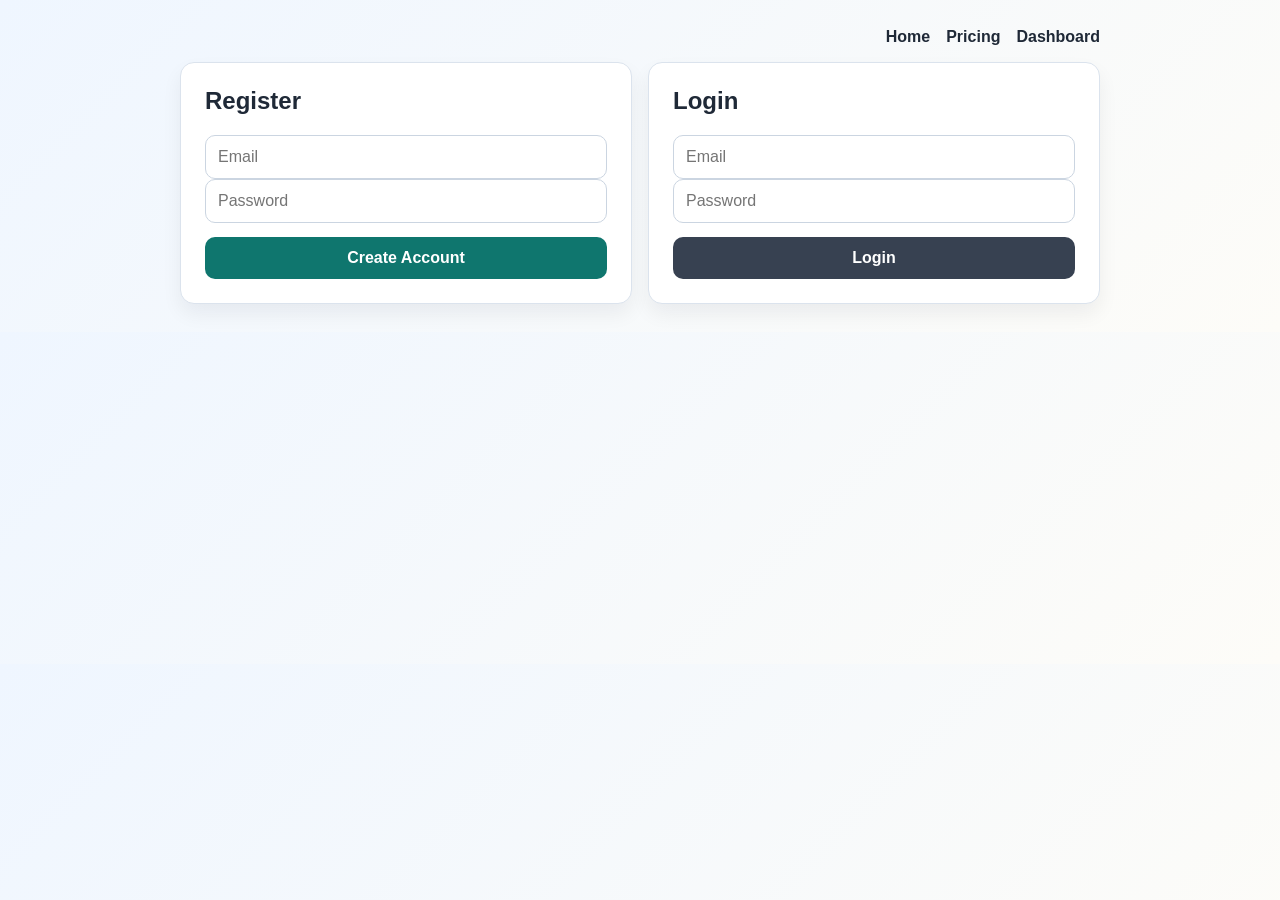
==== frontend/auth.html @ 5d313d28 "Add files via upload" ====
<!DOCTYPE html>
<html lang="en">
<head>
    <meta charset="UTF-8">
    <meta name="viewport" content="width=device-width, initial-scale=1.0">
    <title>Login / Register</title>
    <link rel="stylesheet" href="./style.css">
</head>
<body>
<div class="container">
    <div class="nav">
        <a href="./index.html">Home</a>
        <a href="./pricing.html">Pricing</a>
        <a href="./dashboard.html">Dashboard</a>
    </div>
    <div class="grid">
        <div class="card">
            <h2>Register</h2>
            <input id="regEmail" type="email" placeholder="Email">
            <input id="regPassword" type="password" placeholder="Password">
            <button id="registerBtn">Create Account</button>
        </div>
        <div class="card">
            <h2>Login</h2>
            <input id="loginEmail" type="email" placeholder="Email">
            <input id="loginPassword" type="password" placeholder="Password">
            <button class="secondary" id="loginBtn">Login</button>
        </div>
    </div>
    <p id="authMessage"></p>
</div>
<script src="./js/auth.js"></script>
</body>
</html>
---- frontend/style.css ----
:root {
    --bg: #f4f7fb;
    --card: #ffffff;
    --text: #1f2937;
    --muted: #6b7280;
    --primary: #0f766e;
    --accent: #f59e0b;
    --danger: #b91c1c;
    --border: #dbe3ed;
}

* {
    box-sizing: border-box;
}

body {
    margin: 0;
    font-family: "Segoe UI", Tahoma, sans-serif;
    color: var(--text);
    background: linear-gradient(135deg, #eff6ff, #fdfcf8);
}

.container {
    width: min(920px, 92%);
    margin: 28px auto;
}

.nav {
    display: flex;
    gap: 16px;
    justify-content: flex-end;
    margin-bottom: 16px;
}

.nav a {
    color: var(--text);
    text-decoration: none;
    font-weight: 600;
}

.card {
    background: var(--card);
    border: 1px solid var(--border);
    border-radius: 14px;
    padding: 24px;
    box-shadow: 0 10px 20px rgba(17, 24, 39, 0.06);
}

h1, h2, h3 {
    margin-top: 0;
}

label {
    display: block;
    font-weight: 600;
    margin: 10px 0 8px;
}

input, textarea, button {
    width: 100%;
    border-radius: 10px;
    border: 1px solid #cbd5e1;
    font: inherit;
}

input, textarea {
    padding: 12px;
}

textarea {
    min-height: 180px;
    resize: vertical;
}

button {
    background: var(--primary);
    color: #fff;
    border: none;
    padding: 12px 16px;
    font-weight: 700;
    cursor: pointer;
    margin-top: 14px;
}

button.secondary {
    background: #374151;
}

.grid {
    display: grid;
    grid-template-columns: repeat(auto-fit, minmax(260px, 1fr));
    gap: 16px;
}

.pill {
    display: inline-block;
    padding: 6px 10px;
    border-radius: 999px;
    margin: 4px 5px 4px 0;
    font-size: 13px;
    font-weight: 600;
}

.matched { background: #dcfce7; color: #166534; }
.missing { background: #fee2e2; color: #7f1d1d; }

.muted { color: var(--muted); }
.error { color: var(--danger); font-weight: 600; }
.success { color: #166534; font-weight: 600; }

.score {
    font-size: 44px;
    font-weight: 800;
    color: var(--primary);
}
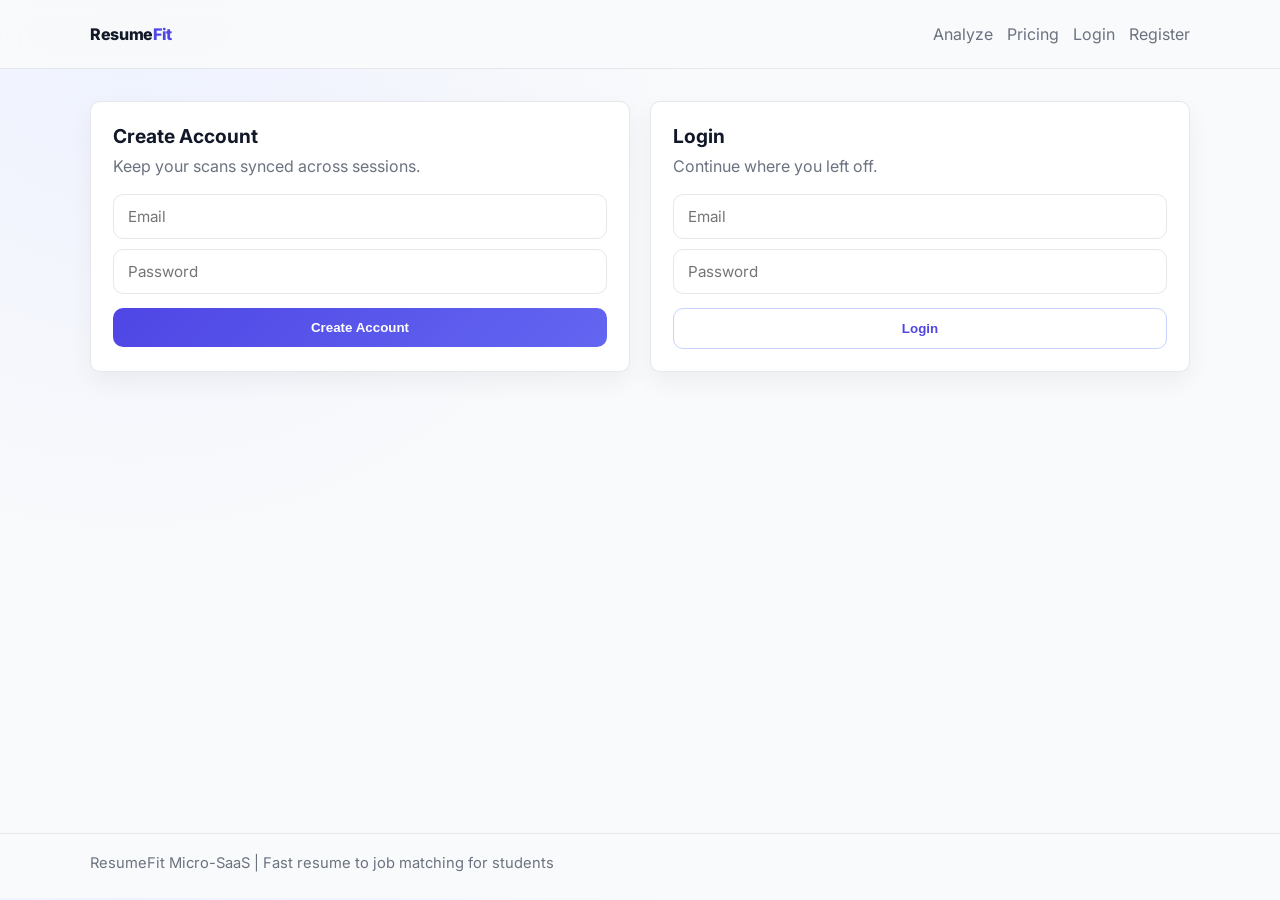
==== commit 8285128d: "Add files via upload" ====
--- a/frontend/auth.html
+++ b/frontend/auth.html
@@ -3,32 +3,38 @@
 <head>
     <meta charset="UTF-8">
     <meta name="viewport" content="width=device-width, initial-scale=1.0">
-    <title>Login / Register</title>
+    <title>ResumeFit | Auth</title>
+    <link rel="preconnect" href="https://fonts.googleapis.com">
+    <link rel="preconnect" href="https://fonts.gstatic.com" crossorigin>
+    <link href="https://fonts.googleapis.com/css2?family=Inter:wght@400;600;700;800&display=swap" rel="stylesheet">
+    <link rel="stylesheet" href="./components.css">
     <link rel="stylesheet" href="./style.css">
 </head>
 <body>
-<div class="container">
-    <div class="nav">
-        <a href="./index.html">Home</a>
-        <a href="./pricing.html">Pricing</a>
-        <a href="./dashboard.html">Dashboard</a>
+<div id="navbarMount"></div>
+<main class="page">
+    <div class="container">
+        <div class="grid">
+            <div class="card">
+                <h2 class="section-title">Create Account</h2>
+                <p class="section-subtitle">Keep your scans synced across sessions.</p>
+                <input class="input" id="regEmail" type="email" placeholder="Email">
+                <input class="input" id="regPassword" type="password" placeholder="Password" style="margin-top:10px;">
+                <button class="button button-primary button-block" id="registerBtn" style="margin-top:14px;">Create Account</button>
+            </div>
+            <div class="card">
+                <h2 class="section-title">Login</h2>
+                <p class="section-subtitle">Continue where you left off.</p>
+                <input class="input" id="loginEmail" type="email" placeholder="Email">
+                <input class="input" id="loginPassword" type="password" placeholder="Password" style="margin-top:10px;">
+                <button class="button button-secondary button-block" id="loginBtn" style="margin-top:14px;">Login</button>
+            </div>
+        </div>
+        <p id="authMessage" class="muted" style="margin-top:14px;"></p>
     </div>
-    <div class="grid">
-        <div class="card">
-            <h2>Register</h2>
-            <input id="regEmail" type="email" placeholder="Email">
-            <input id="regPassword" type="password" placeholder="Password">
-            <button id="registerBtn">Create Account</button>
-        </div>
-        <div class="card">
-            <h2>Login</h2>
-            <input id="loginEmail" type="email" placeholder="Email">
-            <input id="loginPassword" type="password" placeholder="Password">
-            <button class="secondary" id="loginBtn">Login</button>
-        </div>
-    </div>
-    <p id="authMessage"></p>
-</div>
+</main>
+<div id="footerMount"></div>
+<script src="./js/components.js"></script>
 <script src="./js/auth.js"></script>
 </body>
 </html>
--- a/frontend/components.css
+++ b/frontend/components.css
@@ -0,0 +1,198 @@
+.topbar {
+    position: sticky;
+    top: 0;
+    z-index: 30;
+    background: rgba(249, 250, 251, 0.92);
+    backdrop-filter: blur(8px);
+    border-bottom: 1px solid var(--border);
+}
+
+.topbar-inner {
+    height: 68px;
+    display: flex;
+    align-items: center;
+    justify-content: space-between;
+}
+
+.brand {
+    font-weight: 800;
+    letter-spacing: -0.02em;
+    color: var(--text-dark);
+    text-decoration: none;
+}
+
+.brand span {
+    color: var(--primary);
+}
+
+.nav-links {
+    display: flex;
+    align-items: center;
+    gap: 14px;
+}
+
+.nav-link {
+    text-decoration: none;
+    color: var(--text-light);
+    font-weight: 600;
+    transition: color 0.2s ease;
+    background: transparent;
+    border: 0;
+    font: inherit;
+    padding: 0;
+}
+
+.nav-link:hover {
+    color: var(--primary);
+}
+
+.nav-logout {
+    cursor: pointer;
+}
+
+.footer {
+    border-top: 1px solid var(--border);
+    margin-top: 24px;
+    padding: 20px 0 26px;
+    color: var(--text-light);
+    font-size: 0.92rem;
+}
+
+.card {
+    background: var(--card-bg);
+    border: 1px solid var(--border);
+    border-radius: var(--radius);
+    box-shadow: var(--shadow);
+    padding: 22px;
+    transition: transform 0.2s ease, box-shadow 0.2s ease;
+}
+
+.card:hover {
+    transform: translateY(-2px);
+    box-shadow: 0 14px 30px rgba(0, 0, 0, 0.07);
+}
+
+.button {
+    display: inline-flex;
+    align-items: center;
+    justify-content: center;
+    border: 0;
+    border-radius: var(--radius);
+    padding: 12px 16px;
+    font-weight: 700;
+    cursor: pointer;
+    transition: transform 0.15s ease, box-shadow 0.15s ease, opacity 0.15s ease;
+}
+
+.button:hover {
+    transform: translateY(-1px);
+    box-shadow: 0 10px 16px rgba(79, 70, 229, 0.2);
+}
+
+.button:disabled {
+    opacity: 0.7;
+    cursor: not-allowed;
+}
+
+.button-primary {
+    background: linear-gradient(135deg, var(--primary), var(--secondary));
+    color: #fff;
+}
+
+.button-secondary {
+    background: #fff;
+    color: var(--primary);
+    border: 1px solid #C7D2FE;
+}
+
+.button-block {
+    width: 100%;
+}
+
+.input,
+.textarea,
+.file-input {
+    width: 100%;
+    border-radius: var(--radius);
+    border: 1px solid var(--border);
+    background: #fff;
+    padding: 12px 14px;
+    font-family: inherit;
+    font-size: 0.95rem;
+    color: var(--text-dark);
+    outline: none;
+    transition: border-color 0.2s ease, box-shadow 0.2s ease;
+}
+
+.textarea {
+    min-height: 170px;
+    resize: vertical;
+}
+
+.input:focus,
+.textarea:focus,
+.file-input:focus {
+    border-color: var(--secondary);
+    box-shadow: 0 0 0 4px rgba(99, 102, 241, 0.12);
+}
+
+.tag {
+    display: inline-flex;
+    align-items: center;
+    border-radius: 999px;
+    font-size: 0.8rem;
+    font-weight: 700;
+    padding: 6px 10px;
+}
+
+.tag-success {
+    background: var(--success-bg);
+    color: var(--success-text);
+}
+
+.tag-danger {
+    background: var(--danger-bg);
+    color: var(--danger-text);
+}
+
+.section-title {
+    margin: 0 0 8px;
+    font-size: 1.2rem;
+}
+
+.section-subtitle {
+    margin: 0 0 18px;
+    color: var(--text-light);
+}
+
+.plan-highlight {
+    border: 2px solid #C7D2FE;
+    position: relative;
+    overflow: hidden;
+}
+
+.plan-highlight::after {
+    content: "Popular";
+    position: absolute;
+    top: 10px;
+    right: -28px;
+    transform: rotate(35deg);
+    background: var(--primary);
+    color: #fff;
+    font-size: 0.72rem;
+    padding: 4px 30px;
+}
+
+@media (max-width: 720px) {
+    .topbar-inner {
+        height: auto;
+        padding: 12px 0;
+        flex-direction: column;
+        align-items: flex-start;
+        gap: 8px;
+    }
+    .nav-links {
+        flex-wrap: wrap;
+        gap: 10px;
+    }
+}
--- a/frontend/style.css
+++ b/frontend/style.css
@@ -1,115 +1,200 @@
 :root {
-    --bg: #f4f7fb;
-    --card: #ffffff;
-    --text: #1f2937;
-    --muted: #6b7280;
-    --primary: #0f766e;
-    --accent: #f59e0b;
-    --danger: #b91c1c;
-    --border: #dbe3ed;
-}
-
-* {
+    --primary: #4F46E5;
+    --secondary: #6366F1;
+    --bg: #F9FAFB;
+    --card-bg: #FFFFFF;
+    --text-dark: #111827;
+    --text-light: #6B7280;
+    --border: #E5E7EB;
+    --success-bg: #DCFCE7;
+    --success-text: #166534;
+    --danger-bg: #FEE2E2;
+    --danger-text: #991B1B;
+    --warning-bg: #FEF3C7;
+    --warning-text: #92400E;
+    --radius: 10px;
+    --shadow: 0 10px 25px rgba(0, 0, 0, 0.05);
+}
+
+*,
+*::before,
+*::after {
     box-sizing: border-box;
 }
 
 body {
     margin: 0;
-    font-family: "Segoe UI", Tahoma, sans-serif;
-    color: var(--text);
-    background: linear-gradient(135deg, #eff6ff, #fdfcf8);
+    font-family: "Inter", sans-serif;
+    color: var(--text-dark);
+    background: radial-gradient(circle at 10% 0%, #EEF2FF, var(--bg) 40%);
 }
 
 .container {
-    width: min(920px, 92%);
-    margin: 28px auto;
-}
-
-.nav {
-    display: flex;
+    width: min(1100px, 92%);
+    margin: 0 auto;
+}
+
+.page {
+    min-height: calc(100vh - 160px);
+    padding: 32px 0 56px;
+}
+
+.hero {
+    padding: 52px 0 40px;
+    text-align: center;
+}
+
+.hero h1 {
+    margin: 0 0 16px;
+    font-size: clamp(2rem, 4vw, 3rem);
+    line-height: 1.1;
+}
+
+.hero p {
+    margin: 0 auto 28px;
+    color: var(--text-light);
+    max-width: 680px;
+    font-size: 1.05rem;
+}
+
+.step-grid {
+    display: grid;
+    grid-template-columns: repeat(3, minmax(0, 1fr));
     gap: 16px;
-    justify-content: flex-end;
-    margin-bottom: 16px;
-}
-
-.nav a {
-    color: var(--text);
-    text-decoration: none;
-    font-weight: 600;
-}
-
-.card {
-    background: var(--card);
+    margin-top: 30px;
+}
+
+.step-item {
     border: 1px solid var(--border);
-    border-radius: 14px;
-    padding: 24px;
-    box-shadow: 0 10px 20px rgba(17, 24, 39, 0.06);
-}
-
-h1, h2, h3 {
-    margin-top: 0;
-}
-
-label {
-    display: block;
-    font-weight: 600;
-    margin: 10px 0 8px;
-}
-
-input, textarea, button {
-    width: 100%;
-    border-radius: 10px;
-    border: 1px solid #cbd5e1;
-    font: inherit;
-}
-
-input, textarea {
-    padding: 12px;
-}
-
-textarea {
-    min-height: 180px;
-    resize: vertical;
-}
-
-button {
-    background: var(--primary);
-    color: #fff;
-    border: none;
-    padding: 12px 16px;
+    border-radius: var(--radius);
+    background: var(--card-bg);
+    box-shadow: var(--shadow);
+    padding: 18px;
+    text-align: left;
+}
+
+.step-num {
+    width: 30px;
+    height: 30px;
+    border-radius: 999px;
+    background: #EEF2FF;
+    color: var(--primary);
+    display: inline-flex;
+    align-items: center;
+    justify-content: center;
     font-weight: 700;
-    cursor: pointer;
-    margin-top: 14px;
-}
-
-button.secondary {
-    background: #374151;
+    margin-bottom: 10px;
 }
 
 .grid {
     display: grid;
-    grid-template-columns: repeat(auto-fit, minmax(260px, 1fr));
-    gap: 16px;
-}
-
-.pill {
+    gap: 20px;
+    grid-template-columns: repeat(auto-fit, minmax(300px, 1fr));
+}
+
+.muted {
+    color: var(--text-light);
+}
+
+.error {
+    color: var(--danger-text);
+    font-weight: 600;
+}
+
+.success {
+    color: var(--success-text);
+    font-weight: 600;
+}
+
+.upload-dropzone {
+    border: 2px dashed #C7D2FE;
+    border-radius: var(--radius);
+    background: #F8FAFF;
+    padding: 28px 18px;
+    text-align: center;
+    transition: border-color 0.2s ease, background 0.2s ease;
+}
+
+.upload-dropzone.active {
+    border-color: var(--primary);
+    background: #EEF2FF;
+}
+
+.support-text {
+    color: var(--text-light);
+    margin-top: 8px;
+    font-size: 0.92rem;
+}
+
+.result-layout {
+    display: grid;
+    grid-template-columns: minmax(240px, 300px) 1fr;
+    gap: 20px;
+}
+
+.score-circle {
+    width: 220px;
+    height: 220px;
+    border-radius: 50%;
+    margin: 8px auto;
+    display: flex;
+    align-items: center;
+    justify-content: center;
+    flex-direction: column;
+    background: #fff;
+    border: 12px solid #E5E7EB;
+    transition: border-color 0.3s ease;
+}
+
+.score-label {
+    font-size: 0.92rem;
+    color: var(--text-light);
+    margin-bottom: 4px;
+}
+
+.score-value {
+    font-size: 2.45rem;
+    font-weight: 800;
+}
+
+.tag-row {
+    display: flex;
+    flex-wrap: wrap;
+    gap: 8px;
+    margin-top: 8px;
+}
+
+.suggestion-box {
+    margin-top: 8px;
+    border-radius: var(--radius);
+    border: 1px solid #C7D2FE;
+    background: #EEF2FF;
+    padding: 14px;
+    color: #3730A3;
+    line-height: 1.5;
+}
+
+.spinner {
+    width: 16px;
+    height: 16px;
+    border: 2px solid rgba(255, 255, 255, 0.45);
+    border-top-color: #fff;
+    border-radius: 50%;
+    animation: spin 0.8s linear infinite;
     display: inline-block;
-    padding: 6px 10px;
-    border-radius: 999px;
-    margin: 4px 5px 4px 0;
-    font-size: 13px;
-    font-weight: 600;
-}
-
-.matched { background: #dcfce7; color: #166534; }
-.missing { background: #fee2e2; color: #7f1d1d; }
-
-.muted { color: var(--muted); }
-.error { color: var(--danger); font-weight: 600; }
-.success { color: #166534; font-weight: 600; }
-
-.score {
-    font-size: 44px;
-    font-weight: 800;
-    color: var(--primary);
-}
+    vertical-align: middle;
+    margin-right: 8px;
+}
+
+@keyframes spin {
+    to { transform: rotate(360deg); }
+}
+
+@media (max-width: 900px) {
+    .step-grid {
+        grid-template-columns: 1fr;
+    }
+    .result-layout {
+        grid-template-columns: 1fr;
+    }
+}
